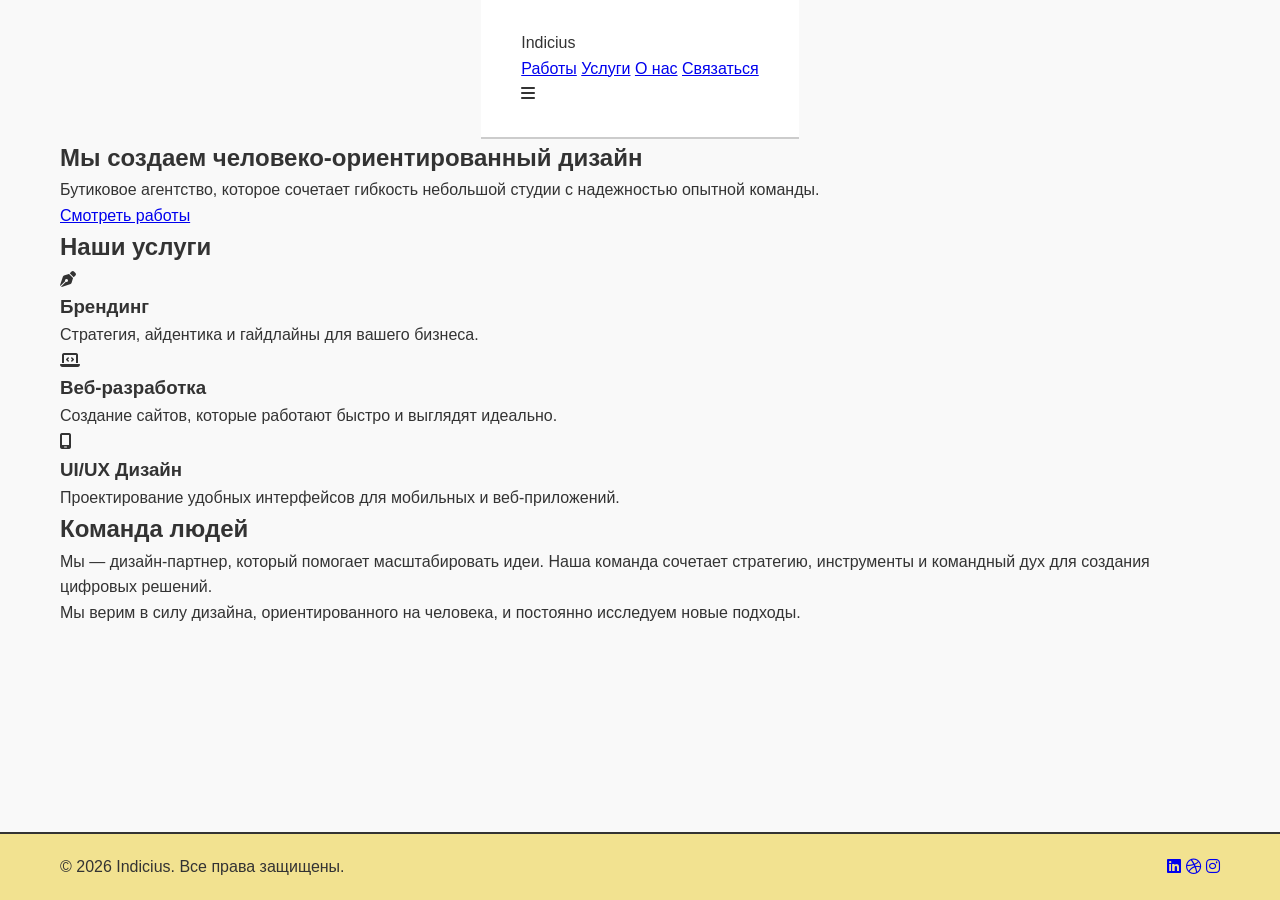
==== task2.html @ 375fc4e4 "Create task2.html" ====
<!DOCTYPE html>
<html lang="ru">
<head>
    <meta charset="UTF-8">
    <meta name="viewport" content="width=device-width, initial-scale=1.0">
    <title>Indicius — Дизайн-агентство</title>
    <!-- Подключение шрифтов и иконок -->
    <link rel="stylesheet" href="style.css">
    <link rel="stylesheet" href="https://cdnjs.cloudflare.com/ajax/libs/font-awesome/6.4.0/css/all.min.css">
</head>
<body>

    <!-- Шапка сайта -->
    <header class="header">
        <div class="container header-container">
            <div class="logo">Indicius</div>
            <nav class="nav">
                <a href="#work">Работы</a>
                <a href="#services">Услуги</a>
                <a href="#about">О нас</a>
                <a href="#contact" class="btn-contact">Связаться</a>
            </nav>
            <div class="mobile-menu-btn"><i class="fa-solid fa-bars"></i></div>
        </div>
    </header>

    <!-- Главный экран (Hero) -->
    <section class="hero">
        <div class="container">
            <h1>Мы создаем <span class="highlight">человеко-ориентированный</span> дизайн</h1>
            <p>Бутиковое агентство, которое сочетает гибкость небольшой студии с надежностью опытной команды.</p>
            <a href="#work" class="btn-primary">Смотреть работы</a>
        </div>
    </section>

    <!-- Секция услуг -->
    <section id="services" class="services">
        <div class="container">
            <h2>Наши услуги</h2>
            <div class="services-grid">
                <div class="service-card">
                    <i class="fa-solid fa-pen-nib"></i>
                    <h3>Брендинг</h3>
                    <p>Стратегия, айдентика и гайдлайны для вашего бизнеса.</p>
                </div>
                <div class="service-card">
                    <i class="fa-solid fa-laptop-code"></i>
                    <h3>Веб-разработка</h3>
                    <p>Создание сайтов, которые работают быстро и выглядят идеально.</p>
                </div>
                <div class="service-card">
                    <i class="fa-solid fa-mobile-screen"></i>
                    <h3>UI/UX Дизайн</h3>
                    <p>Проектирование удобных интерфейсов для мобильных и веб-приложений.</p>
                </div>
            </div>
        </div>
    </section>

    <!-- Секция "О нас" -->
    <section id="about" class="about">
        <div class="container about-container">
            <div class="about-text">
                <h2>Команда людей</h2>
                <p>Мы — дизайн-партнер, который помогает масштабировать идеи. Наша команда сочетает стратегию, инструменты и командный дух для создания цифровых решений.</p>
                <p>Мы верим в силу дизайна, ориентированного на человека, и постоянно исследуем новые подходы.</p>
            </div>
            <div class="about-image-placeholder"></div>
        </div>
    </section>

    <!-- Подвал -->
    <footer class="footer">
        <div class="container footer-content">
            <p>&copy; 2026 Indicius. Все права защищены.</p>
            <div class="socials">
                <a href="#"><i class="fa-brands fa-linkedin"></i></a>
                <a href="#"><i class="fa-brands fa-dribbble"></i></a>
                <a href="#"><i class="fa-brands fa-instagram"></i></a>
            </div>
        </div>
    </footer>

</body>
</html>
---- style.css ----
/* Задание 2: Цветовая палитра (основа взята с картинки) */
:root {
    --bg-color: #f9f9f9;
    --header-bg: #ffffff;
    --nav-bg: #f2e290; /* Желтый из макета */
    --card-bg: #e3d0e8; /* Сиреневый из макета */
    --text-color: #333333;
    --footer-bg: #f2e290; /* Желтый из макета */
    --border-color: #cccccc;
}

* {
    margin: 0;
    padding: 0;
    box-sizing: border-box;
}

body {
    font-family: 'Segoe UI', Tahoma, Geneva, Verdana, sans-serif;
    background-color: var(--bg-color);
    color: var(--text-color);
    line-height: 1.6;
    display: flex;
    flex-direction: column;
    min-height: 100vh;
}

.container {
    width: 100%;
    max-width: 1200px;
    margin: 0 auto;
    padding: 0 20px;
}

/* --- Шапка --- */
.header {
    background-color: var(--header-bg);
    display: flex;
    align-items: center;
    padding: 30px 20px;
    border-bottom: 2px solid var(--border-color);
    max-width: 1200px;
    margin: 0 auto;
    gap: 30px;
}

/* Зеленая картинка в шапке */
.header-image-placeholder {
    width: 200px;
    height: 150px;
    background-color: #b5cd9f; /* Зеленый из макета */
    border: 2px solid #333; /* Рамка как на рисунке */
    flex-shrink: 0;
    border-radius: 8px;
}

.header-content h1 {
    font-size: 2rem;
    margin-bottom: 10px;
}

.header-content p {
    margin-bottom: 10px;
}

/* --- Меню (Желтая полоса) --- */
.navbar {
    background-color: var(--nav-bg);
    border-top: 2px solid #333;
    border-bottom: 2px solid #333;
    padding: 10px 0;
}

.nav-links {
    list-style: none;
    display: flex;
    justify-content: center;
    gap: 30px;
}

    .nav-links a {
        text-decoration: none;
        color: var(--text-color);
        font-weight: bold;
        font-size: 1.1rem;
        display: flex;
        align-items: center;
        gap: 8px;
        transition: opacity 0.3s ease;
    }

        .nav-links a:hover {
            opacity: 0.7;
        }

/* --- Основной контент --- */
.main-content {
    flex: 1; /* Чтобы подвал прижимался к низу */
    padding: 40px 0;
}

.content-row {
    display: flex;
    gap: 30px;
    margin-bottom: 40px;
    align-items: flex-start;
}

.card {
    background-color: var(--card-bg);
    border: 2px solid #333;
    padding: 20px;
    width: 300px;
    min-height: 150px;
    flex-shrink: 0;
    border-radius: 8px;
    display: flex;
    flex-direction: column;
    justify-content: center;
}

    .card h2 {
        font-size: 1.5rem;
        margin-bottom: 10px;
        border-bottom: 2px solid #555;
        padding-bottom: 5px;
        display: inline-block;
    }

.text-content h3 {
    margin-bottom: 10px;
    font-size: 1.3rem;
}

/* --- Подвал (Желтая полоса) --- */
.footer {
    background-color: var(--footer-bg);
    border-top: 2px solid #333;
    padding: 20px 0;
    margin-top: auto; /* Прижимает подвал к низу страницы */
}

.footer-content {
    display: flex;
    justify-content: space-between;
    align-items: center;
}

.footer-text p {
    margin-bottom: 5px;
}

/* Кнопка в подвале (как в макете - серая овальная кнопка) */
.btn-submit {
    display: inline-block;
    background-color: #d9d9d9;
    color: #333;
    text-decoration: none;
    padding: 10px 40px;
    border: 2px solid #333;
    border-radius: 20px; /* Овальная форма */
    font-weight: bold;
    transition: background-color 0.3s;
}

    .btn-submit:hover {
        background-color: #bfbfbf;
    }

/* --- Задание 7: Адаптивная верстка --- */

/* Планшеты и небольшие экраны */
@media (max-width: 900px) {
    .header {
        flex-direction: column;
        text-align: center;
    }

    .header-image-placeholder {
        width: 100%;
        max-width: 300px;
    }

    .content-row {
        flex-direction: column;
        align-items: stretch;
    }

    .card {
        width: 100%;
    }
}

/* Мобильные телефоны */
@media (max-width: 600px) {
    .nav-links {
        flex-direction: column;
        align-items: center;
        gap: 15px;
    }

    .footer-content {
        flex-direction: column;
        text-align: center;
        gap: 20px;
    }

    .header-content h1 {
        font-size: 1.5rem;
    }
}
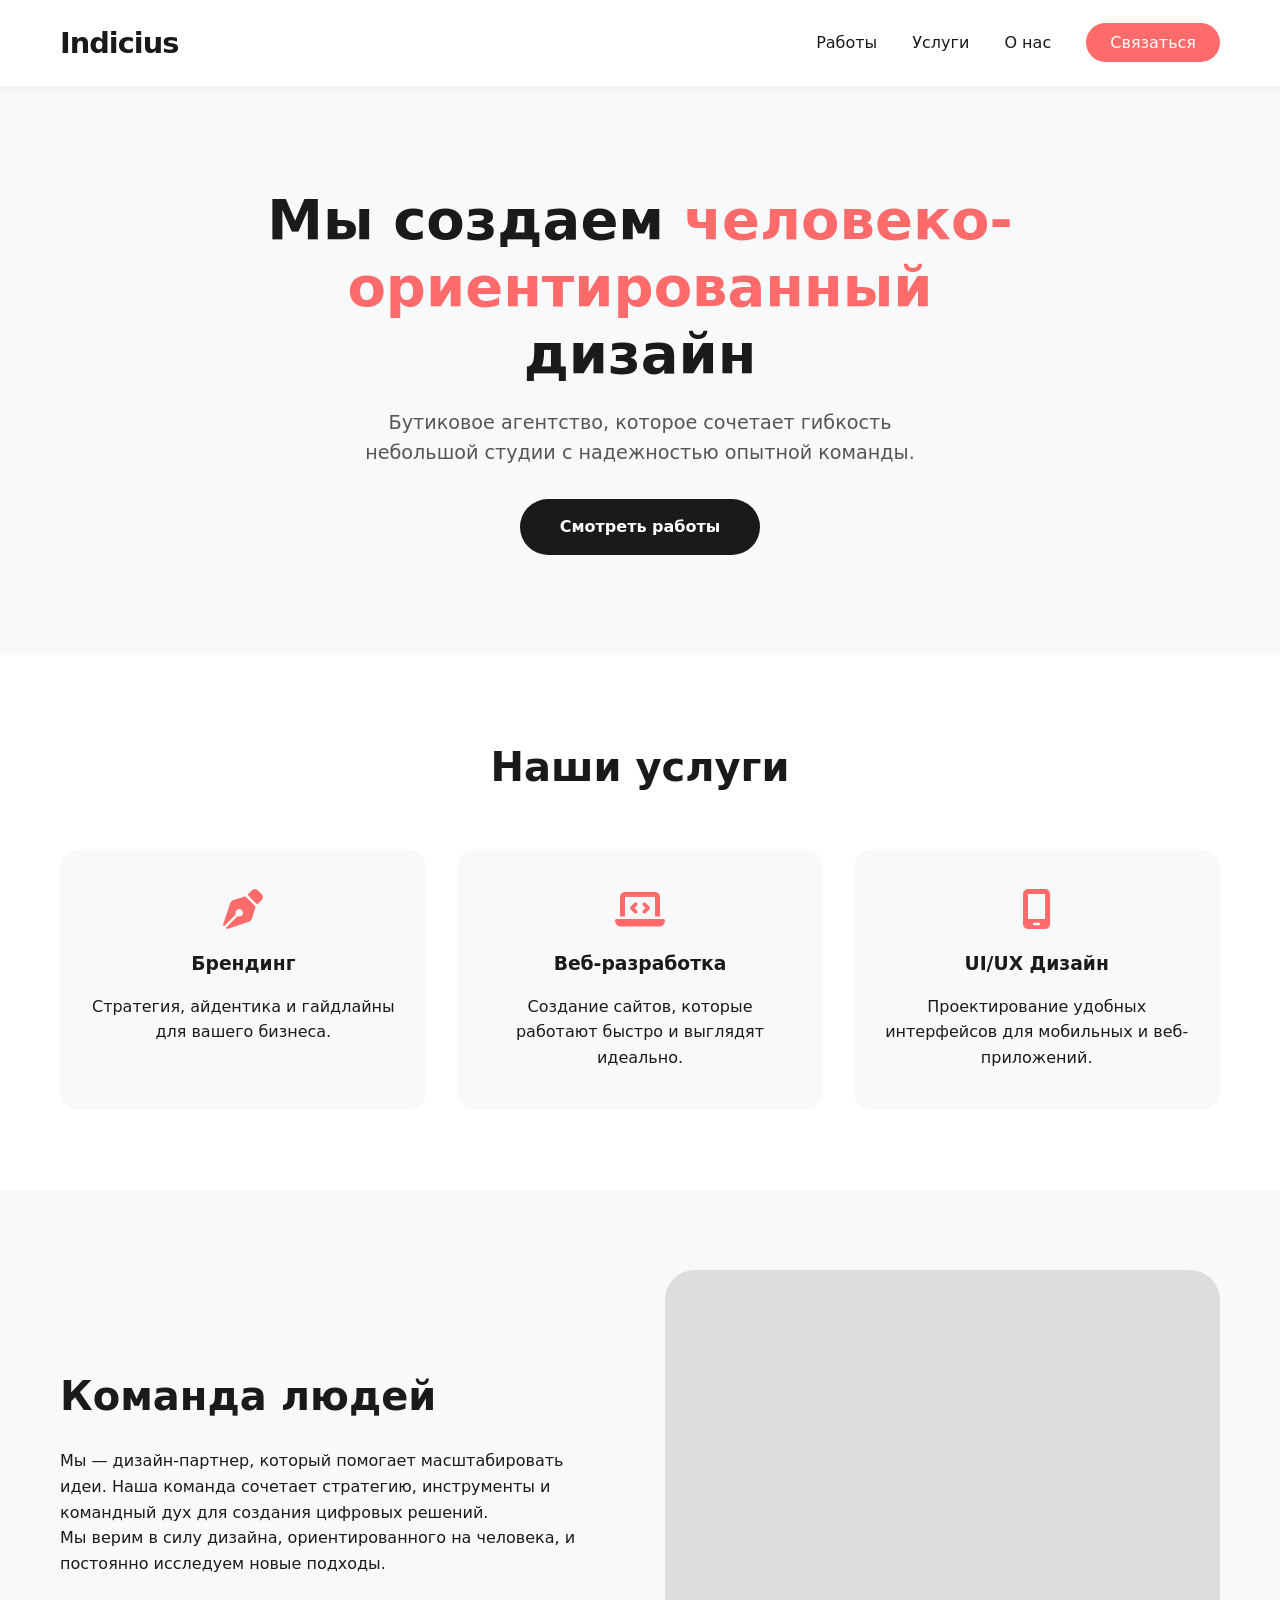
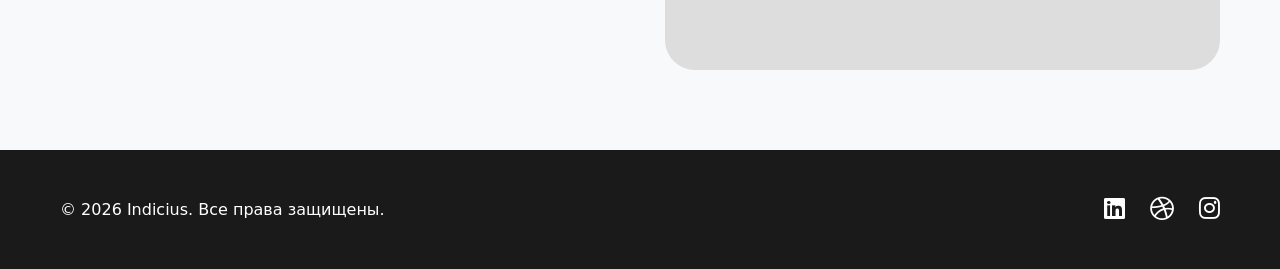
==== commit 24b80812: "Update task2.html" ====
--- a/task2.html
+++ b/task2.html
@@ -5,7 +5,7 @@
     <meta name="viewport" content="width=device-width, initial-scale=1.0">
     <title>Indicius — Дизайн-агентство</title>
     <!-- Подключение шрифтов и иконок -->
-    <link rel="stylesheet" href="style.css">
+    <link rel="stylesheet" href="task2-style.css">
     <link rel="stylesheet" href="https://cdnjs.cloudflare.com/ajax/libs/font-awesome/6.4.0/css/all.min.css">
 </head>
 <body>
--- a/task2-style.css
+++ b/task2-style.css
@@ -0,0 +1,213 @@
+/* Базовые настройки */
+:root {
+    --primary-color: #ff6b6b; /* Пример яркого цвета, замени на цвет из макета */
+    --text-color: #1a1a1a;
+    --bg-color: #f8f9fa;
+    --white: #ffffff;
+}
+
+* {
+    margin: 0;
+    padding: 0;
+    box-sizing: border-box;
+}
+
+body {
+    font-family: 'Segoe UI', system-ui, -apple-system, sans-serif;
+    background-color: var(--bg-color);
+    color: var(--text-color);
+    line-height: 1.6;
+}
+
+.container {
+    max-width: 1200px;
+    margin: 0 auto;
+    padding: 0 20px;
+}
+
+/* Шапка */
+.header {
+    background: var(--white);
+    padding: 20px 0;
+    position: sticky;
+    top: 0;
+    z-index: 100;
+    box-shadow: 0 2px 10px rgba(0,0,0,0.05);
+}
+
+.header-container {
+    display: flex;
+    justify-content: space-between;
+    align-items: center;
+}
+
+.logo {
+    font-size: 1.8rem;
+    font-weight: 800;
+    letter-spacing: -1px;
+}
+
+.nav a {
+    text-decoration: none;
+    color: var(--text-color);
+    margin-left: 30px;
+    font-weight: 500;
+    transition: color 0.3s;
+}
+
+.nav a:hover {
+    color: var(--primary-color);
+}
+
+.btn-contact {
+    background: var(--primary-color);
+    color: var(--white) !important;
+    padding: 10px 24px;
+    border-radius: 30px;
+}
+
+.mobile-menu-btn {
+    display: none;
+    font-size: 1.5rem;
+    cursor: pointer;
+}
+
+/* Главный экран */
+.hero {
+    padding: 100px 0;
+    text-align: center;
+}
+
+.hero h1 {
+    font-size: 3.5rem;
+    max-width: 800px;
+    margin: 0 auto 20px;
+    line-height: 1.2;
+}
+
+.highlight {
+    color: var(--primary-color);
+}
+
+.hero p {
+    font-size: 1.2rem;
+    max-width: 600px;
+    margin: 0 auto 30px;
+    color: #555;
+}
+
+.btn-primary {
+    display: inline-block;
+    background: var(--text-color);
+    color: var(--white);
+    padding: 15px 40px;
+    text-decoration: none;
+    border-radius: 50px;
+    font-weight: 600;
+    transition: background 0.3s;
+}
+
+.btn-primary:hover {
+    background: #333;
+}
+
+/* Услуги */
+.services {
+    padding: 80px 0;
+    background: var(--white);
+}
+
+.services h2 {
+    text-align: center;
+    font-size: 2.5rem;
+    margin-bottom: 50px;
+}
+
+.services-grid {
+    display: grid;
+    grid-template-columns: repeat(auto-fit, minmax(250px, 1fr));
+    gap: 30px;
+}
+
+.service-card {
+    padding: 40px 30px;
+    background: var(--bg-color);
+    border-radius: 20px;
+    text-align: center;
+    transition: transform 0.3s;
+}
+
+.service-card:hover {
+    transform: translateY(-5px);
+}
+
+.service-card i {
+    font-size: 2.5rem;
+    color: var(--primary-color);
+    margin-bottom: 20px;
+}
+
+.service-card h3 {
+    margin-bottom: 15px;
+}
+
+/* О нас */
+.about {
+    padding: 80px 0;
+}
+
+.about-container {
+    display: flex;
+    align-items: center;
+    gap: 50px;
+}
+
+.about-text {
+    flex: 1;
+}
+
+.about-text h2 {
+    font-size: 2.5rem;
+    margin-bottom: 20px;
+}
+
+.about-image-placeholder {
+    flex: 1;
+    height: 400px;
+    background: #ddd;
+    border-radius: 30px;
+}
+
+/* Подвал */
+.footer {
+    background: var(--text-color);
+    color: var(--white);
+    padding: 40px 0;
+}
+
+.footer-content {
+    display: flex;
+    justify-content: space-between;
+    align-items: center;
+}
+
+.socials a {
+    color: var(--white);
+    font-size: 1.5rem;
+    margin-left: 20px;
+    transition: color 0.3s;
+}
+
+.socials a:hover {
+    color: var(--primary-color);
+}
+
+/* Адаптивность */
+@media (max-width: 768px) {
+    .nav { display: none; }
+    .mobile-menu-btn { display: block; }
+    .hero h1 { font-size: 2.5rem; }
+    .about-container { flex-direction: column; }
+    .about-image-placeholder { width: 100%; height: 250px; }
+    .footer-content { flex-direction: column; gap: 20px; text-align: center; }
+}
